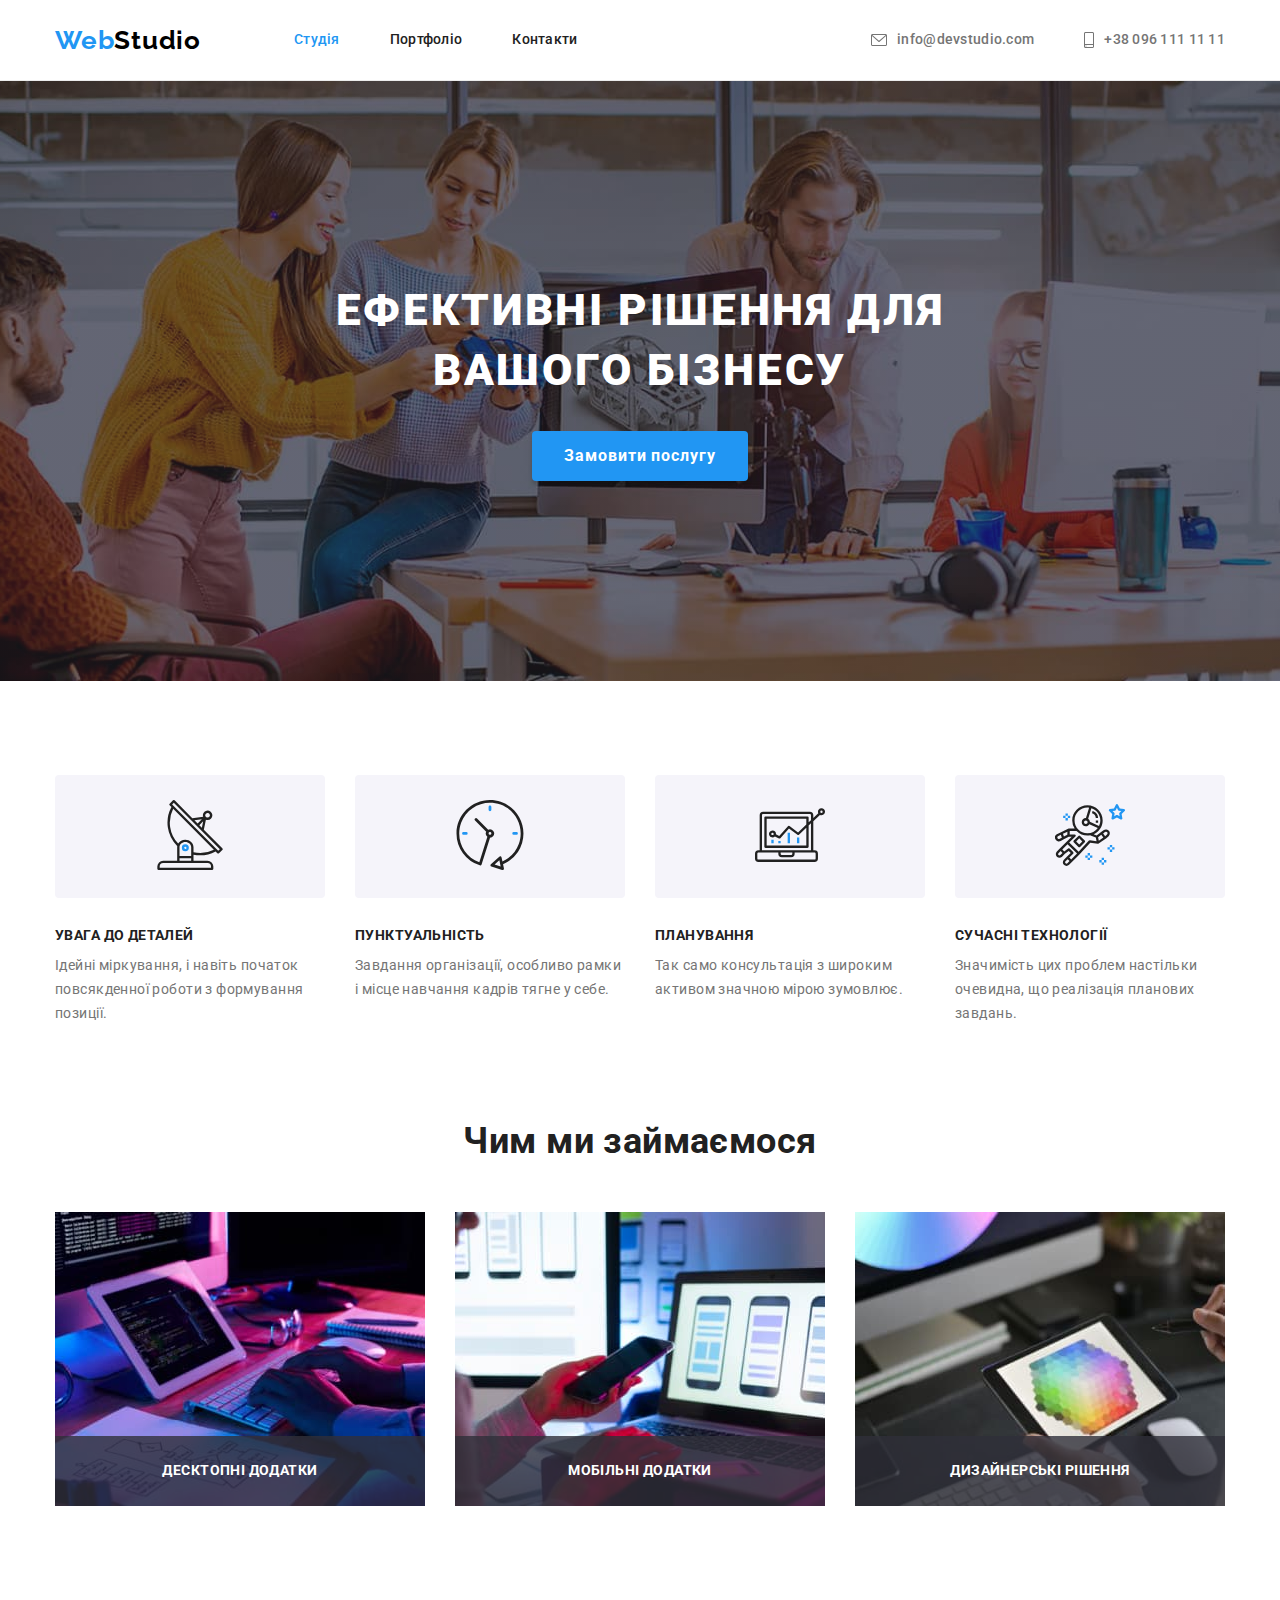
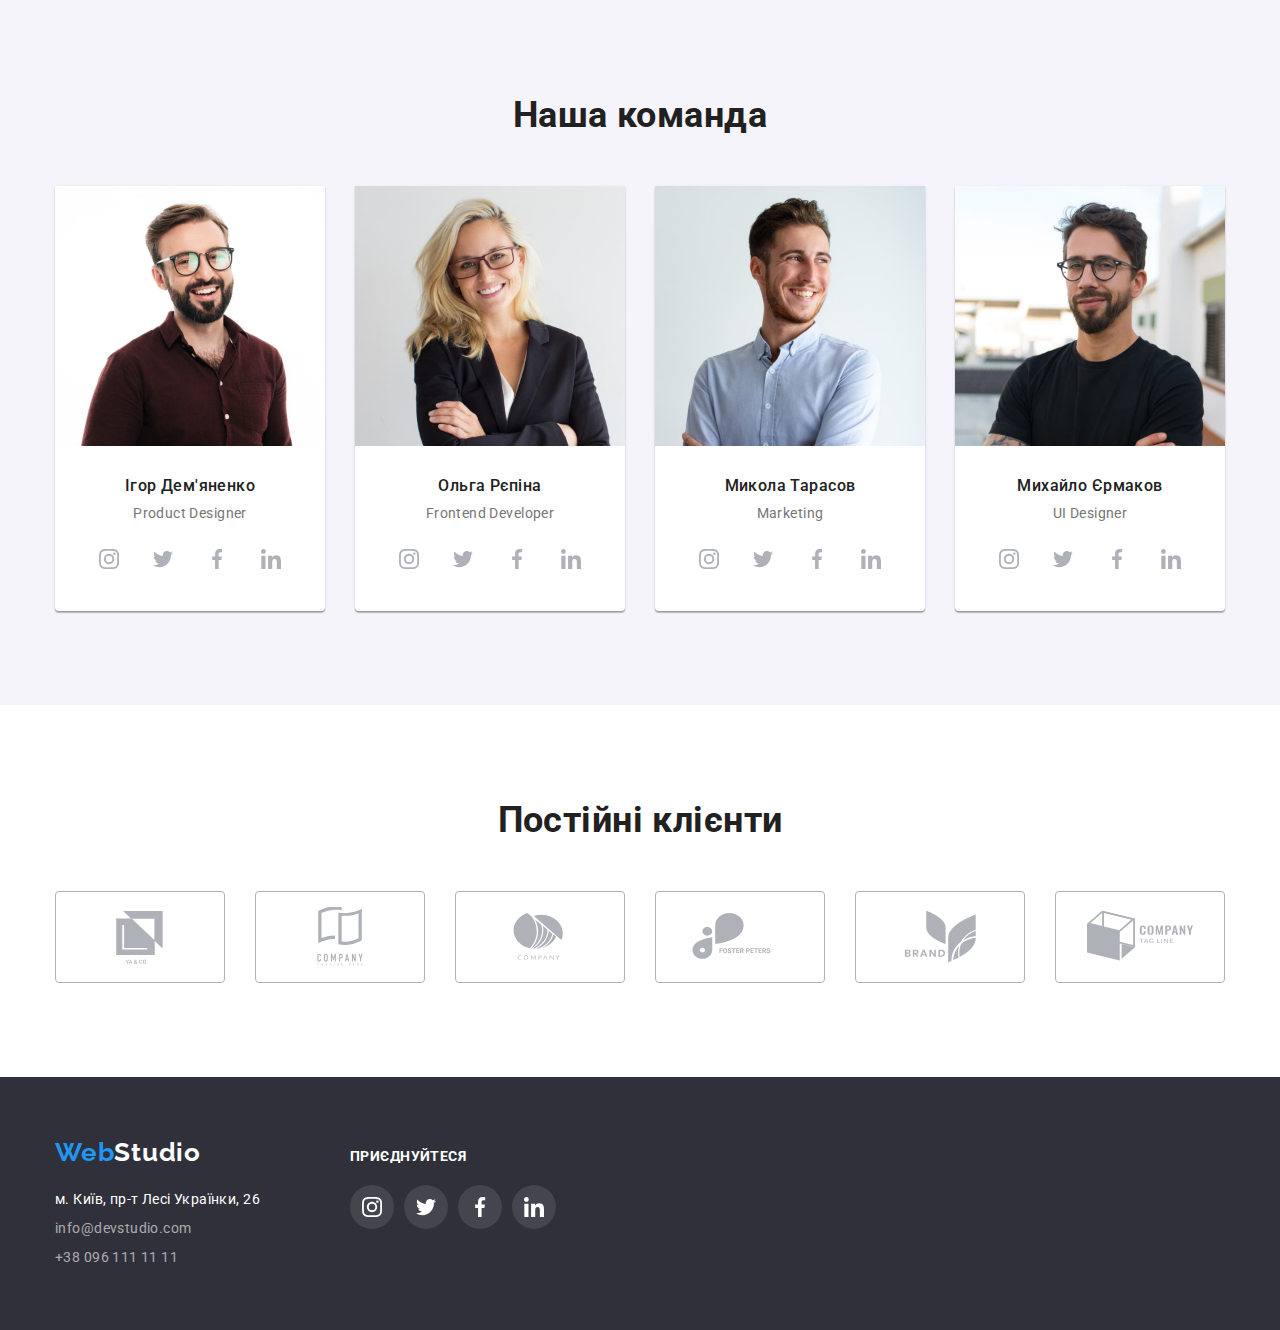
==== index.html @ 00407825 "Initial commit" ====
<!DOCTYPE html>
<html lang="uk">
  <head>
    <meta charset="UTF-8" />
    <meta http-equiv="X-UA-Compatible" content="IE=edge" />
    <meta name="viewport" content="width=device-width, initial-scale=1.0" />
    <link rel="preconnect" href="https://fonts.googleapis.com" />
    <link rel="preconnect" href="https://fonts.gstatic.com" crossorigin />
    <link
      href="https://fonts.googleapis.com/css2?family=Raleway:wght@700&family=Roboto:wght@400;500;700;900&display=swap"
      rel="stylesheet"
    />
    <link
      rel="stylesheet"
      href="https://cdnjs.cloudflare.com/ajax/libs/modern-normalize/1.1.0/modern-normalize.min.css"
    />
    <link rel="stylesheet" href="./css/style.css" />
    <title>WebStudio</title>
  </head>
  <body>
    <!-- Header  -->
    <header class="header line">
      <div class="container">
        <nav class="navigation">
          <a href="./index.html" class="logo link">Web<span class="logo-black">Studio</span></a>
          <ul class="menu list">
            <li class="nav-item"><a class="link current" href="./index.html">Студія</a></li>
            <li class="nav-item"><a class="link" href="./portfolio.html">Портфоліо</a></li>
            <li class="nav-item"><a class="link" href="#contacts">Контакти</a></li>
          </ul>
        </nav>
        <ul class="contacts list">
          <li>
            <a class="link" href="mailto:info@devstudio.com">
              <svg class="icon" width="16" height="12">
                <use href="./images/sprite.svg#icon-envelope"></use>
              </svg>
              info@devstudio.com
            </a>
          </li>
          <li>
            <a class="link" href="tel:+380961111111">
              <svg class="icon" width="10" height="16">
                <use href="./images/sprite.svg#icon-smartphone"></use>
              </svg>
              +38 096 111 11 11</a
            >
          </li>
        </ul>
      </div>
    </header>
    <!-- Main  -->
    <main>
      <section class="hero">
        <div class="hero-container">
          <h1 class="main-title">Ефективні рішення для вашого бізнесу</h1>
          <button class="btn-hero" type="button" data-modal-open>Замовити послугу</button>
        </div>
        <div class="backdrop is-hidden" data-modal>
          <div class="modal">
            <button class="modal-close-btn" type="button" data-modal-close>
              <svg class="icon-close" width="18" height="18">
                <use href="./images/sprite.svg#close"></use>
              </svg>
            </button>
          </div>
        </div>
      </section>
      <!-- Features  -->
      <section class="our-features section">
        <div class="container">
          <h2 class="title visually-hidden">Наші переваги</h2>
          <ul class="list">
            <li class="feature-list">
              <div class="our-features-icon">
                <svg class="icon-features">
                  <use href="./images/sprite.svg#icon-antenna"></use>
                </svg>
              </div>
              <h3 class="feature-title">Увага до деталей</h3>
              <p class="features-descr">
                Ідейні міркування, і навіть початок повсякденної роботи з формування позиції.
              </p>
            </li>
            <li class="feature-list">
              <div class="our-features-icon">
                <svg class="icon-features">
                  <use href="./images/sprite.svg#icon-clock"></use>
                </svg>
              </div>
              <h3 class="feature-title">Пунктуальність</h3>
              <p class="features-descr">
                Завдання організації, особливо рамки і місце навчання кадрів тягне у себе.
              </p>
            </li>
            <li class="feature-list">
              <div class="our-features-icon">
                <svg class="icon-features">
                  <use href="./images/sprite.svg#icon-diagram"></use>
                </svg>
              </div>
              <h3 class="feature-title">Планування</h3>
              <p class="features-descr">
                Так само консультація з широким активом значною мірою зумовлює.
              </p>
            </li>
            <li class="feature-list">
              <div class="our-features-icon">
                <svg class="icon-features">
                  <use href="./images/sprite.svg#icon-astronaut"></use>
                </svg>
              </div>
              <h3 class="feature-title">Сучасні технології</h3>
              <p class="features-descr">
                Значимість цих проблем настільки очевидна, що реалізація планових завдань.
              </p>
            </li>
          </ul>
        </div>
      </section>
      <!-- Our works  -->
      <section class="our-works section">
        <div class="container">
          <h2 class="works-title">Чим ми займаємося</h2>
          <ul class="works list">
            <li class="work-list">
              <img src="./images/work-1.jpg" alt="наша робота 1" width="370" />
              <h3 class="work-list-title">Десктопні додатки</h3>
            </li>
            <li class="work-list">
              <img src="./images/work-2.jpg" alt="наша робота 2" width="370" />
              <h3 class="work-list-title">Мобільні додатки</h3>
            </li>
            <li class="work-list">
              <img src="./images/work-3.jpg" alt="наша робота 3" width="370" />
              <h3 class="work-list-title">Дизайнерські рішення</h3>
            </li>
          </ul>
        </div>
      </section>
      <!-- Our Team -->
      <section class="team section">
        <div class="container">
          <h2 class="team-title">Наша команда</h2>
          <ul class="list">
            <li class="team-list">
              <img src="./images/photo-1.jpg" alt="Фото Ігор Дем'яненко" width="270" />
              <div class="group-team">
                <h3 class="team-name">Ігор Дем'яненко</h3>
                <p class="position">Product Designer</p>
                <ul class="social">
                  <li class="social-item">
                    <a class="social-link" href="#" aria-label="instagram">
                      <svg class="icon">
                        <use href="./images/sprite.svg#icon-instagram"></use>
                      </svg>
                    </a>
                  </li>
                  <li class="social-item">
                    <a class="social-link" href="#" aria-label="twitter">
                      <svg class="icon">
                        <use href="./images/sprite.svg#icon-twitter"></use>
                      </svg>
                    </a>
                  </li>
                  <li class="social-item">
                    <a class="social-link" href="#" aria-label="facebook">
                      <svg class="icon">
                        <use href="./images/sprite.svg#icon-facebook"></use>
                      </svg>
                    </a>
                  </li>
                  <li class="social-item">
                    <a class="social-link" href="#" aria-label="linkedin">
                      <svg class="icon">
                        <use href="./images/sprite.svg#icon-linkedin"></use>
                      </svg>
                    </a>
                  </li>
                </ul>
              </div>
            </li>
            <li class="team-list">
              <img src="./images/photo-2.jpg" alt="Фото Ольга Рєпіна" width="270" />
              <div class="group-team">
                <h3 class="team-name">Ольга Рєпіна</h3>
                <p class="position">Frontend Developer</p>
                <ul class="social">
                  <li class="social-item">
                    <a class="social-link" href="#" aria-label="instagram">
                      <svg class="icon">
                        <use href="./images/sprite.svg#icon-instagram"></use>
                      </svg>
                    </a>
                  </li>
                  <li class="social-item">
                    <a class="social-link" href="#" aria-label="twitter">
                      <svg class="icon">
                        <use href="./images/sprite.svg#icon-twitter"></use>
                      </svg>
                    </a>
                  </li>
                  <li class="social-item">
                    <a class="social-link" href="#" aria-label="facebook">
                      <svg class="icon">
                        <use href="./images/sprite.svg#icon-facebook"></use>
                      </svg>
                    </a>
                  </li>
                  <li class="social-item">
                    <a class="social-link" href="#" aria-label="linkedin">
                      <svg class="icon">
                        <use href="./images/sprite.svg#icon-linkedin"></use>
                      </svg>
                    </a>
                  </li>
                </ul>
              </div>
            </li>
            <li class="team-list">
              <img src="./images/photo-3.jpg" alt="Фото Микола Тарасов" width="270" />
              <div class="group-team">
                <h3 class="team-name">Микола Тарасов</h3>
                <p class="position">Marketing</p>
                <ul class="social">
                  <li class="social-item">
                    <a class="social-link" href="#" aria-label="instagram">
                      <svg class="icon">
                        <use href="./images/sprite.svg#icon-instagram"></use>
                      </svg>
                    </a>
                  </li>
                  <li class="social-item">
                    <a class="social-link" href="#" aria-label="twitter">
                      <svg class="icon">
                        <use href="./images/sprite.svg#icon-twitter"></use>
                      </svg>
                    </a>
                  </li>
                  <li class="social-item">
                    <a class="social-link" href="#" aria-label="facebook">
                      <svg class="icon">
                        <use href="./images/sprite.svg#icon-facebook"></use>
                      </svg>
                    </a>
                  </li>
                  <li class="social-item">
                    <a class="social-link" href="#" aria-label="linkedin">
                      <svg class="icon">
                        <use href="./images/sprite.svg#icon-linkedin"></use>
                      </svg>
                    </a>
                  </li>
                </ul>
              </div>
            </li>
            <li class="team-list">
              <img src="./images/photo-4.jpg" alt="Фото Михайло Єрмаков" width="270" />
              <div class="group-team">
                <h3 class="team-name">Михайло Єрмаков</h3>
                <p class="position">UI Designer</p>
                <ul class="social">
                  <li class="social-item">
                    <a class="social-link" href="#" aria-label="instagram">
                      <svg class="icon">
                        <use href="./images/sprite.svg#icon-instagram"></use>
                      </svg>
                    </a>
                  </li>
                  <li class="social-item">
                    <a class="social-link" href="#" aria-label="twitter">
                      <svg class="icon">
                        <use href="./images/sprite.svg#icon-twitter"></use>
                      </svg>
                    </a>
                  </li>
                  <li class="social-item">
                    <a class="social-link" href="#" aria-label="facebook">
                      <svg class="icon">
                        <use href="./images/sprite.svg#icon-facebook"></use>
                      </svg>
                    </a>
                  </li>
                  <li class="social-item">
                    <a class="social-link" href="#" aria-label="linkedin">
                      <svg class="icon">
                        <use href="./images/sprite.svg#icon-linkedin"></use>
                      </svg>
                    </a>
                  </li>
                </ul>
              </div>
            </li>
          </ul>
        </div>
      </section>
      <section class="clients section">
        <div class="container">
          <h2 class="client-title">Постійні клієнти</h2>
          <ul class="clients-list">
            <li class="clients-item">
              <a class="clients-link" href="#">
                <svg class="icon">
                  <use href="./images/sprite.svg#icon-yaco"></use>
                </svg>
              </a>
            </li>
            <li class="clients-item">
              <a class="clients-link" href="#">
                <svg class="icon">
                  <use href="./images/sprite.svg#icon-tagline"></use>
                </svg>
              </a>
            </li>
            <li class="clients-item">
              <a class="clients-link" href="#">
                <svg class="icon">
                  <use href="./images/sprite.svg#icon-company"></use>
                </svg>
              </a>
            </li>
            <li class="clients-item">
              <a class="clients-link" href="#">
                <svg class="icon">
                  <use href="./images/sprite.svg#icon-foster"></use>
                </svg>
              </a>
            </li>
            <li class="clients-item">
              <a class="clients-link" href="#">
                <svg class="icon">
                  <use href="./images/sprite.svg#icon-brand"></use>
                </svg>
              </a>
            </li>
            <li class="clients-item">
              <a class="clients-link" href="#">
                <svg class="icon">
                  <use href="./images/sprite.svg#icon-ctagline"></use>
                </svg>
              </a>
            </li>
          </ul>
        </div>
      </section>
    </main>
    <footer id="contacts" class="footer">
      <div class="container">
        <div class="adresse">
          <a href="index.html" class="logo link">Web<span class="logo-white">Studio</span></a>
          <address class="our-address">
            <ul class="address-list list">
              <li class="address-item">
                <a
                  class="link adress-street"
                  href="https://goo.gl/maps/CPtrU1FHBa2aNyZL9"
                  target="_blank"
                  rel="noopener noreferrer nofollow"
                  >м. Київ, пр-т Лесі Українки, 26</a
                >
              </li>
              <li class="address-item">
                <a class="link" href="mailto:info@devstudio.com">info@devstudio.com</a>
              </li>
              <li class="address-item">
                <a class="link" href="tel:+380961111111">+38 096 111 11 11</a>
              </li>
            </ul>
          </address>
        </div>
        <div class="social-subscribes">
          <p class="subscribe-title">Приєднуйтеся</p>
          <ul class="social">
            <li class="social-item">
              <a class="social-link" href="#" aria-label="instagram">
                <svg class="icon">
                  <use href="./images/sprite.svg#icon-instagram"></use>
                </svg>
              </a>
            </li>
            <li class="social-item">
              <a class="social-link" href="#" aria-label="twitter">
                <svg class="icon">
                  <use href="./images/sprite.svg#icon-twitter"></use>
                </svg>
              </a>
            </li>
            <li class="social-item">
              <a class="social-link" href="#" aria-label="facebook">
                <svg class="icon">
                  <use href="./images/sprite.svg#icon-facebook"></use>
                </svg>
              </a>
            </li>
            <li class="social-item">
              <a class="social-link" href="#" aria-label="linkedin">
                <svg class="icon">
                  <use href="./images/sprite.svg#icon-linkedin"></use>
                </svg>
              </a>
            </li>
          </ul>
        </div>
      </div>
    </footer>
    <script src="./js/modal.js"></script>
  </body>
</html>
---- css/style.css ----
:root {
  --primary-color: #2196f3;
  --main-text-color: #212121;
  --text-color: #757575;
  --bg-color-1: #2f303a;
  --bg-color-2: #f5f4fa;
  --secondary-color: #188ce8;
  --icon-color: #afb1b8;
}
*,
*::before,
*::after {
  box-sizing: border-box;
}
body {
  font-family: 'Roboto', sans-serif;
  font-size: 14px;
  letter-spacing: 0.03em;
  color: var(--main-text-color);

  margin: 0;
}
/* ----------Reset CSS---------- */
a {
  text-decoration: none;
  color: inherit;
}

p,
h1,
h2,
h3,
h4,
h5,
h6 {
  margin: 0;
}

button {
  cursor: pointer;
  display: inline-block;
}

ul,
ol {
  list-style: none;
  margin: 0;
  padding: 0;
}

img {
  display: block;
  max-width: 100%;
  height: auto;
}
/* ------Visually hidden dtyle------- */
.visually-hidden {
  position: absolute;
  white-space: nowrap;
  width: 1px;
  height: 1px;
  overflow: hidden;
  border: 0;
  padding: 0;
  clip: rect(0, 0, 0, 0);
  clip-path: inset(50%);
  margin: -1px;
}
/* -------Overall styles--------- */
.list {
  list-style: none;
}
.link {
  color: inherit;
  text-decoration: none;
}
.container {
  max-width: 1200px;
  padding-left: 15px;
  padding-right: 15px;
  margin: 0 auto;
}
.section {
  padding-top: 94px;
  padding-bottom: 94px;
}
/* -----------Logo style---------- */
.logo {
  font-family: 'Raleway', sans-serif;
  font-size: 26px;
  font-weight: 700;
  line-height: 1.19;
  letter-spacing: 0.03em;
  color: var(--primary-color);
}
.logo-black {
  color: #000;
}
.logo-white {
  color: #fff;
}
/* -------Header style------- */
.line {
  border-bottom: 1px solid #ececec;
}
.header .container,
.navigation,
.contacts,
.menu {
  display: flex;
  align-items: center;
}
.menu .nav-item + .nav-item,
.contacts li + li {
  margin-left: 50px;
}
.menu {
  margin-left: 93px;
}
.menu .link {
  display: inline-block;
  padding-top: 32px;
  padding-bottom: 32px;

  position: relative;
}
.menu .link::after {
  content: '';
  display: block;
  background-color: var(--primary-color);
  width: 100%;
  height: 4px;
  border-radius: 2px;

  position: absolute;
  left: 0;
  bottom: -1px;
  transform: scaleX(0);
  transition: transform 250ms cubic-bezier(0.4, 0, 0.2, 1);
}
.menu .link,
.contacts .link,
.address-list .link {
  transition: color 250ms cubic-bezier(0.4, 0, 0.2, 1);
}
.menu .link:hover,
.menu .link:focus,
.contacts .link:hover,
.contacts .link:focus,
.address-list .link:hover,
.address-list .link:focus {
  color: var(--primary-color);
}
.menu .link:hover::after,
.menu .link:focus::after {
  transform: scaleX(1);
}
.contacts {
  margin-left: auto;
}
/* ------Navigation style--------- */
.navigation,
.contacts {
  font-weight: 500;
  line-height: 1.14;
  letter-spacing: 0.02em;
}
.link.current {
  color: var(--primary-color);
}
.contacts .link {
  color: var(--text-color);
  display: flex;
  align-items: center;
  gap: 10px;
}
.icon {
  fill: currentColor;
}
/* ---------Hero style----------- */
.hero {
  background-color: var(--bg-color-1);
  text-align: center;
}
.hero-container {
  max-width: 1600px;
  padding: 200px 0;
  margin: 0 auto;
  background-image: linear-gradient(rgba(47, 48, 58, 0.4), rgba(47, 48, 58, 0.4)),
    url(../images/hero.jpg);
  background-position: center;
  background-repeat: no-repeat;
  background-size: cover;
}
.main-title {
  font-weight: 900;
  font-size: 44px;
  line-height: 1.36;
  letter-spacing: 0.06em;
  text-transform: uppercase;
  color: #fff;

  margin-bottom: 30px;
  margin-left: auto;
  margin-right: auto;
  max-width: 696px;
}
.btn-hero {
  font-family: inherit;
  font-weight: 700;
  font-size: 16px;
  line-height: 1.88;
  letter-spacing: 0.06em;
  color: #fff;
  background-color: var(--primary-color);
  box-shadow: 0px 4px 4px rgba(0, 0, 0, 0.15);
  border-radius: 4px;
  border: none;

  min-width: 216px;
  padding: 10px 10px;

  transition: background-color 250ms cubic-bezier(0.4, 0, 0.2, 1);
}
.btn-hero:hover,
.btn-hero:focus {
  background: var(--secondary-color);
}
/* ---------Our features style----------- */
.feature-title {
  font-size: 14px;
  font-weight: 700;
  line-height: 1.14;
  text-transform: uppercase;

  margin-bottom: 10px;
}
.features-descr {
  line-height: 1.71;
  color: var(--text-color);
}
.our-features.section {
  padding-bottom: 0;
}
.our-features .list {
  display: flex;
  gap: 30px;
}
.feature-list {
  flex-basis: calc((100% - 90px) / 4);
}
.our-features-icon {
  background-color: #f5f4fa;
  padding: 25px 0;
  margin-bottom: 30px;
  border-radius: 4px;
  text-align: center;
}
.icon-features {
  width: 70px;
  height: 70px;
}
/* ---------our works&our team style--------- */
.team {
  background-color: var(--bg-color-2);
}
.works-title,
.team-title,
.client-title {
  text-align: center;
  margin-bottom: 50px;
  font-size: 36px;
  line-height: 1.17;
}
.work-list-title {
  color: #fff;
  font-size: 14px;
  line-height: 1.14;
  text-align: center;
  letter-spacing: 0.03em;
  text-transform: uppercase;
  padding: 27px 0;
  background: rgba(47, 48, 58, 0.8);
  position: absolute;
  bottom: 0;
  left: 0;
  width: 100%;
}
.works,
.team .list {
  display: flex;
  gap: 30px;
}
.work-list {
  flex-basis: calc((100% - 60px) / 3);
  position: relative;
}
.team-name {
  font-size: 16px;
  line-height: 1.19;

  margin-bottom: 10px;
}
.team-list {
  flex-basis: calc((100% - 90px) / 4);
  background-color: #fff;
  box-shadow: 0px 1px 3px rgba(0, 0, 0, 0.12), 0px 1px 1px rgba(0, 0, 0, 0.14),
    0px 2px 1px rgba(0, 0, 0, 0.2);
  border-radius: 0px 0px 4px 4px;
}
.team-name {
  font-weight: 500;
}
.position {
  color: var(--text-color);
  margin-bottom: 16px;
}
.group-team {
  padding: 30px 32px;
  text-align: center;
}
/* --------social link style------ */
.social {
  display: flex;
  gap: 10px;
}
.social-item {
  width: 44px;
  height: 44px;
}
.social-link {
  display: flex;
  align-items: center;
  width: 100%;
  height: 100%;
  border-radius: 50%;
  color: var(--icon-color);
  transition: background-color 250ms cubic-bezier(0.4, 0, 0.2, 1),
    color 250ms cubic-bezier(0.4, 0, 0.2, 1);
}
.social .icon {
  width: 20px;
  height: 20px;
  margin: 0 auto;
}
.footer .social-link {
  background-color: rgba(255, 255, 255, 0.1);
  color: #fff;
  transition: background-color 250ms cubic-bezier(0.4, 0, 0.2, 1);
}
.social-link:hover,
.social-link:focus {
  color: #fff;
  background-color: var(--primary-color);
}
.footer .social-link:hover,
.footer .social-link:focus {
  background-color: var(--primary-color);
}
/* ----------Client style--------- */
.clients .icon {
  width: 106px;
  height: 60px;
  margin: 0 auto;
}
.clients-list {
  display: flex;
  gap: 30px;
  color: var(--icon-color);
}
.clients-item {
  width: calc((100% - 150px) / 6);
}
.clients-link {
  display: flex;
  border: 1px solid var(--icon-color);
  border-radius: 4px;
  align-content: center;
  padding: 15px 0;
  transition: color 250ms cubic-bezier(0.4, 0, 0.2, 1),
    border-color 250ms cubic-bezier(0.4, 0, 0.2, 1);
}
.clients-link:hover,
.clients-link:focus {
  border-color: var(--primary-color);
  color: var(--primary-color);
}
/* -----------our projects style---------- */
.projects-filter {
  display: flex;
  justify-content: center;
  gap: 8px;
  margin-bottom: 50px;
}
.projects {
  display: flex;
  flex-wrap: wrap;
  gap: 30px;
}
.btn-filter {
  font-family: inherit;
  font-weight: 500;
  font-size: 16px;
  line-height: 1.63;
  letter-spacing: 0.03em;
  color: var(--main-text-color);
  background: var(--bg-color-2);
  border-radius: 4px;
  border: none;

  padding: 6px 25px;

  transition: color 250ms cubic-bezier(0.4, 0, 0.2, 1),
    background-color 250ms cubic-bezier(0.4, 0, 0.2, 1),
    box-shadow 250ms cubic-bezier(0.4, 0, 0.2, 1);
}
.btn-filter.current,
.btn-filter:hover,
.btn-filter:focus {
  color: #fff;
  background-color: var(--primary-color);
  box-shadow: 0px 3px 1px rgba(0, 0, 0, 0.1), 0px 1px 2px rgba(0, 0, 0, 0.08),
    0px 2px 2px rgba(0, 0, 0, 0.12);
}
.group-name {
  padding: 20px 24px;
  border: 1px solid #eee;
  border-top: none;
}
.project-title {
  font-weight: 700;
  font-size: 18px;
  line-height: 2;
  letter-spacing: 0.06em;
  margin-bottom: 4px;
}
.project-name {
  font-size: 16px;
  line-height: 30px;
  letter-spacing: 0.03em;
  color: var(--text-color);
}
.project-list-thumb {
  position: relative;
  overflow: hidden;
}
.project-list-description {
  display: flex;
  align-items: center;
  font-size: 18px;
  line-height: 1.56;
  letter-spacing: 0.03em;
  color: #ffffff;
  padding: 0 24px;
  background-color: rgba(33, 150, 243, 0.9);
  width: 100%;
  height: 100%;
  position: absolute;
  left: 0;
  top: 0;
  transform: translateY(101%);
  transition: transform 250ms cubic-bezier(0.4, 0, 0.2, 1);
}
.projects-list {
  flex-basis: calc((100% - 60px) / 3);
}
.our-projects .link {
  display: block;
  transition: box-shadow 250ms cubic-bezier(0.4, 0, 0.2, 1);
}
.our-projects .link:hover,
.our-projects .link:focus {
  box-shadow: 0px 1px 1px rgba(0, 0, 0, 0.12), 0px 4px 4px rgba(0, 0, 0, 0.06),
    1px 4px 6px rgba(0, 0, 0, 0.16);
}
.our-projects .link:hover .project-list-description,
.our-projects .link:focus .project-list-description {
  transform: translateY(0);
}
/* ---------Footer style--------- */
.footer {
  background-color: var(--bg-color-1);
  color: #fff;
}
.our-address {
  font-style: inherit;
  line-height: 1.71;
}
.our-address .link {
  color: rgba(255, 255, 255, 0.6);
}
.link.adress-street {
  color: #fff;
}
.footer {
  padding-top: 60px;
  padding-bottom: 60px;
}
.footer .logo {
  display: inline-block;
  margin-bottom: 20px;
}
.address-item + .address-item {
  margin-top: 5px;
}
.footer .container {
  display: flex;
  align-items: baseline;
}
.social-subscribes {
  margin-left: 90px;
}
.subscribe-title {
  font-size: 14px;
  font-weight: 700;
  line-height: 1.14;
  text-transform: uppercase;
  margin-bottom: 20px;
}
/* --------Modal style----- */
.backdrop {
  align-items: center;
  display: flex;
  justify-content: center;
  position: fixed;
  top: 0;
  right: 0;
  bottom: 0;
  left: 0;
  background-color: rgba(0, 0, 0, 0.2);
  z-index: 99;
  opacity: 1;
  transition: opacity 250ms cubic-bezier(0.4, 0, 0.2, 1),
    visibility 250ms cubic-bezier(0.4, 0, 0.2, 1);
}
.is-hidden {
  opacity: 0;
  pointer-events: none;
  visibility: hidden;
}
.is-hidden .modal {
  transform: scale(0);
}
.modal {
  width: 530px;
  height: 580px;
  background-color: #fff;
  position: relative;
  box-shadow: 0px 1px 3px rgba(0, 0, 0, 0.12), 0px 1px 1px rgba(0, 0, 0, 0.14),
    0px 2px 1px rgba(0, 0, 0, 0.2);
  border-radius: 4px;

  transform: scale(1);
  transition: transform 500ms cubic-bezier(0.4, 0, 0.2, 1);
}
.modal-close-btn {
  display: flex;
  justify-content: center;
  align-items: center;
  background-color: #fff;
  width: 30px;
  height: 30px;
  border-radius: 50%;
  border: 1px solid rgba(0, 0, 0, 0.1);
  position: absolute;
  top: 8px;
  right: 8px;
}
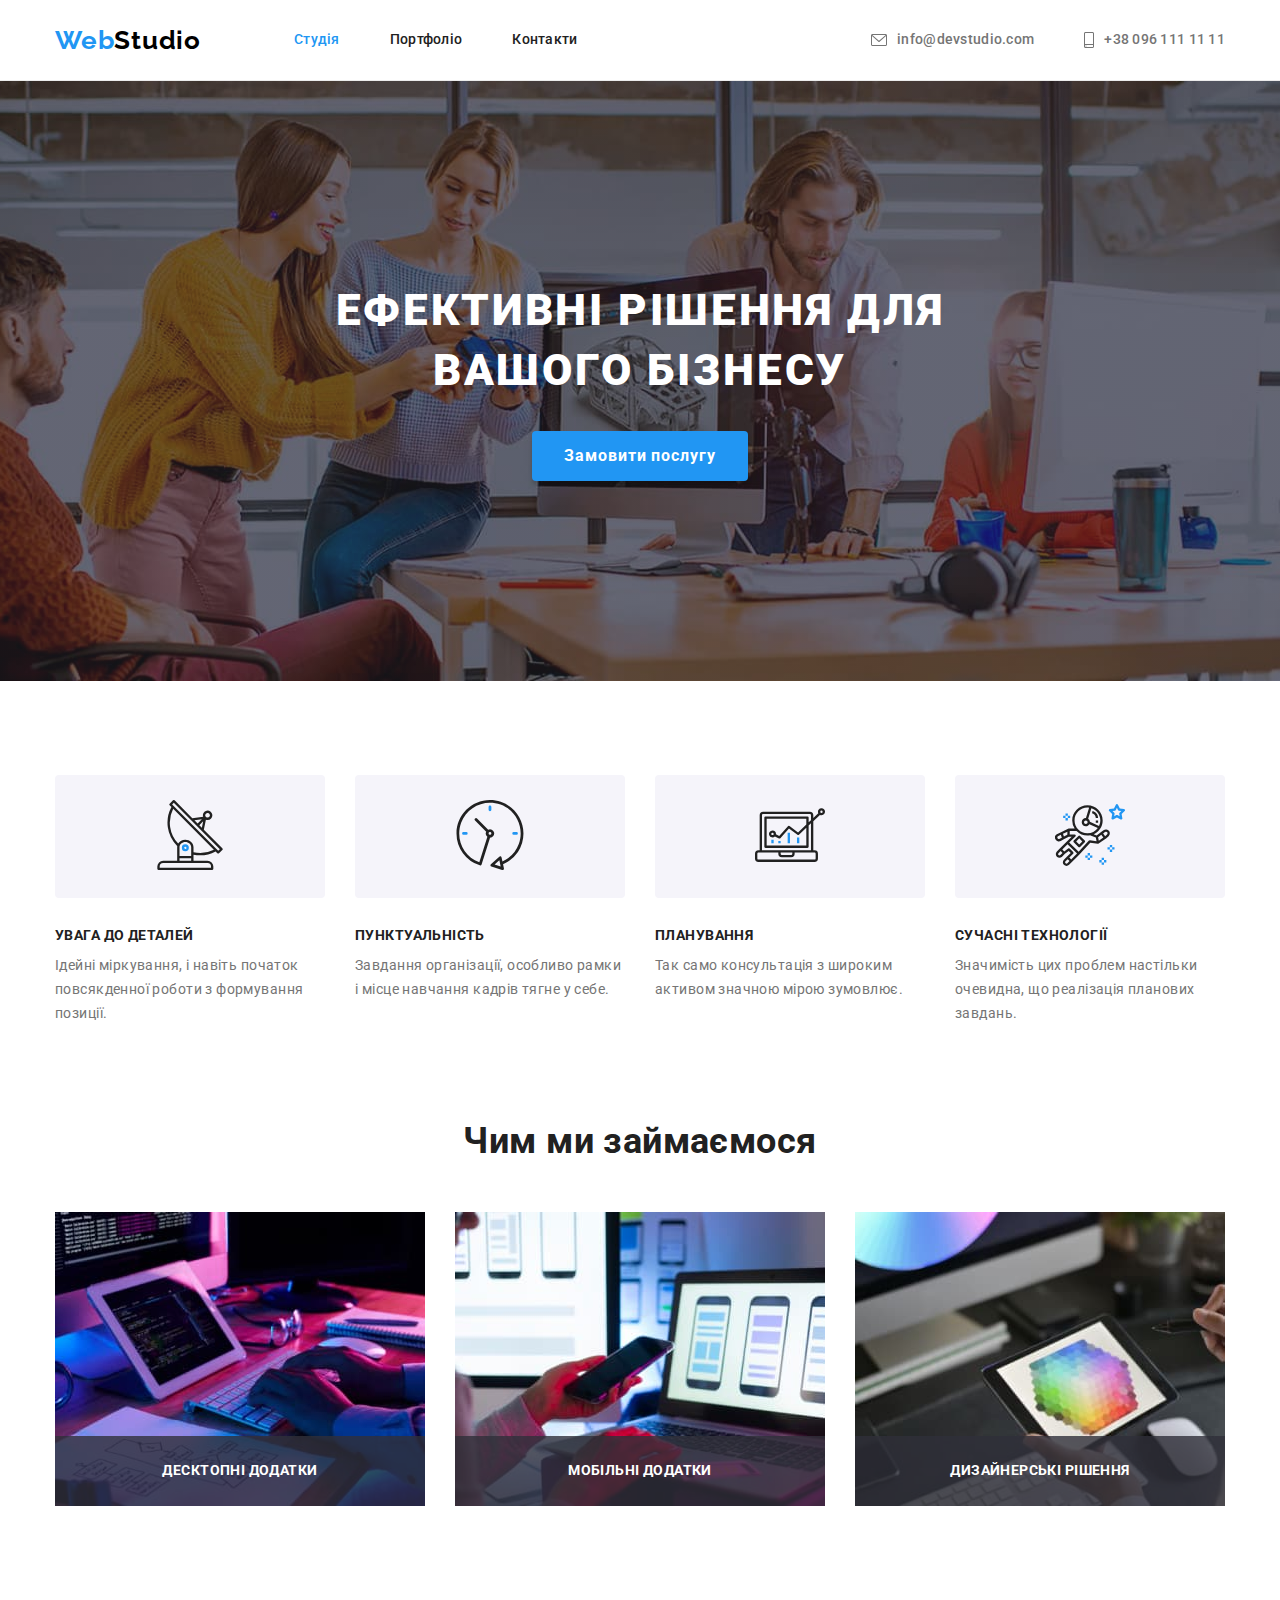
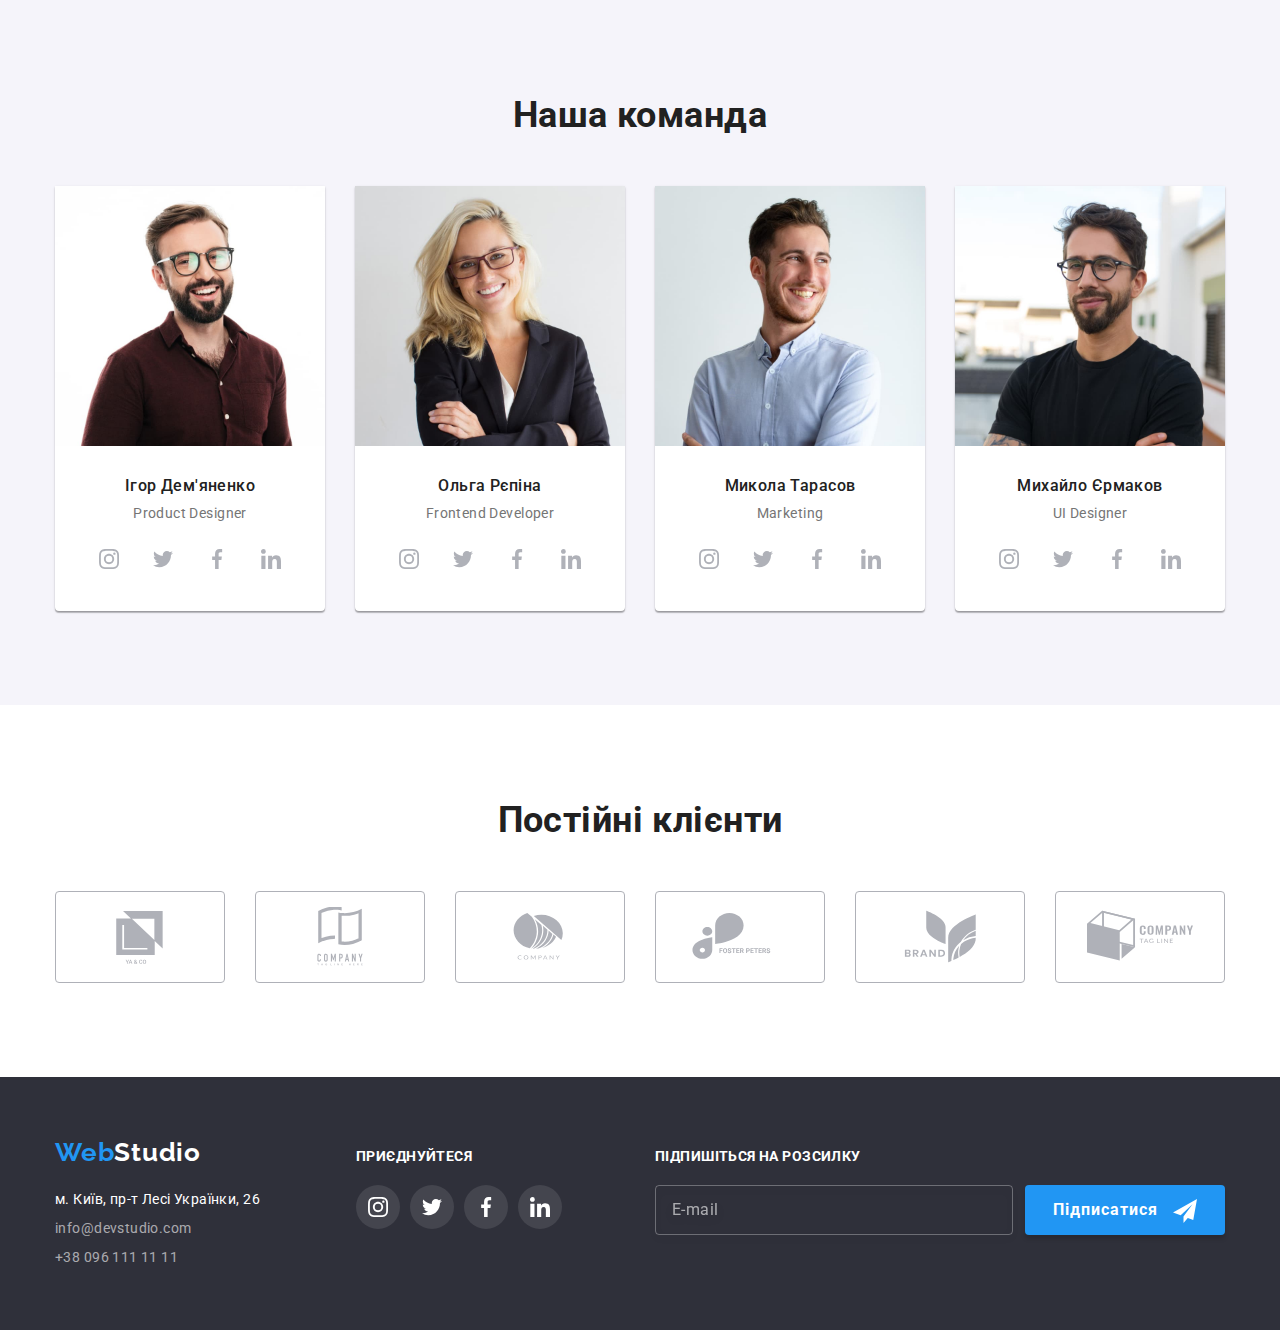
==== commit 1a1dd2da: "markup and style forms" ====
--- a/index.html
+++ b/index.html
@@ -58,8 +58,47 @@
         </div>
         <div class="backdrop is-hidden" data-modal>
           <div class="modal">
+            <p class="modal-title">Залиште свої дані, ми вам передзвонимо</p>
+            <form class="modal-form js-speaker-form">
+              <label class="modal-form-field">
+                <span class="modal-form-field-title">Ім'я</span>
+                <input class="modal-form-input" type="text" name="name" />
+                <svg class="modal-form-input-icon icon">
+                  <use href="./images/sprite.svg#icon-person"></use>
+                </svg>
+              </label>
+              <label class="modal-form-field">
+                <span class="modal-form-field-title">Телефон</span>
+                <input class="modal-form-input" type="tel" name="phone number" />
+                <svg class="modal-form-input-icon icon">
+                  <use href="./images/sprite.svg#icon-phone"></use>
+                </svg>
+              </label>
+              <label class="modal-form-field">
+                <span class="modal-form-field-title">Пошта</span>
+                <input class="modal-form-input" type="email" name="email" />
+                <svg class="modal-form-input-icon icon">
+                  <use href="./images/sprite.svg#icon-email"></use>
+                </svg>
+              </label>
+              <label class="modal-form-field">
+                <span class="modal-form-field-title">Коментар</span>
+                <textarea
+                  class="modal-form-textarea"
+                  name="text"
+                  placeholder="Введіть текст"
+                ></textarea>
+              </label>
+              <label class="modal-form-field check-label-center">
+                <input class="modal-input-checkbox visually-hidden" type="checkbox" name="policy" />
+                Погоджуюся з розсилкою та приймаю
+                <a class="modal-form-link" href="#">Умови договору</a>
+                <span class="check-box"></span>
+              </label>
+              <button class="modal-form-btn" type="submit">Відправити</button>
+            </form>
             <button class="modal-close-btn" type="button" data-modal-close>
-              <svg class="icon-close" width="18" height="18">
+              <svg class="icon-close icon" width="18" height="18">
                 <use href="./images/sprite.svg#close"></use>
               </svg>
             </button>
@@ -401,8 +440,36 @@
             </li>
           </ul>
         </div>
+        <div class="footer-form-wraper">
+          <form class="footer-form js-speaker-form" name="subscribe-form" autocomplete="off">
+            <label class="form-title" for="e-mail">Підпишіться на розсилку</label>
+            <input
+              class="subscribe-form-input"
+              type="email"
+              name="email"
+              id="e-mail"
+              placeholder="E-mail"
+            />
+            <button class="footer-form-btn" type="submit">
+              Підписатися
+              <svg class="icon" width="24" height="24">
+                <use href="./images/sprite.svg#icon-send"></use>
+              </svg>
+            </button>
+          </form>
+        </div>
       </div>
     </footer>
     <script src="./js/modal.js"></script>
+    <script>
+      (() => {
+        document.querySelector('.js-speaker-form').addEventListener('submit', e => {
+          e.preventDefault();
+
+          new FormData(e.currentTarget).forEach((value, name) => console.log(`${name}: ${value}`));
+          e.currentTarget.reset();
+        });
+      })();
+    </script>
   </body>
 </html>
--- a/css/style.css
+++ b/css/style.css
@@ -205,25 +205,41 @@
   margin-right: auto;
   max-width: 696px;
 }
-.btn-hero {
+.btn-hero,
+.footer-form-btn,
+.modal-form-btn {
   font-family: inherit;
   font-weight: 700;
   font-size: 16px;
   line-height: 1.88;
+  text-align: center;
   letter-spacing: 0.06em;
+  padding: 10px;
   color: #fff;
   background-color: var(--primary-color);
   box-shadow: 0px 4px 4px rgba(0, 0, 0, 0.15);
   border-radius: 4px;
   border: none;
-
+  transition: background-color 250ms cubic-bezier(0.4, 0, 0.2, 1);
+}
+.btn-hero {
   min-width: 216px;
-  padding: 10px 10px;
-
-  transition: background-color 250ms cubic-bezier(0.4, 0, 0.2, 1);
+}
+.footer-form-btn {
+  min-width: 200px;
+  margin-left: auto;
+}
+.modal-form-btn {
+  width: 200px;
+  margin: 0 auto;
+  margin-top: 30px;
 }
 .btn-hero:hover,
-.btn-hero:focus {
+.btn-hero:focus,
+.footer-form-btn:hover,
+.footer-form-btn:focus,
+.modal-form-btn:hover,
+.modal-form-btn:focus {
   background: var(--secondary-color);
 }
 /* ---------Our features style----------- */
@@ -482,6 +498,9 @@
   background-color: var(--bg-color-1);
   color: #fff;
 }
+.adresse {
+  width: 231px;
+}
 .our-address {
   font-style: inherit;
   line-height: 1.71;
@@ -508,14 +527,58 @@
   align-items: baseline;
 }
 .social-subscribes {
-  margin-left: 90px;
-}
-.subscribe-title {
+  margin-left: 70px;
+}
+.subscribe-title,
+.form-title {
   font-size: 14px;
   font-weight: 700;
   line-height: 1.14;
   text-transform: uppercase;
   margin-bottom: 20px;
+}
+.footer-form-wraper {
+  margin-left: 93px;
+}
+.footer-form {
+  display: flex;
+  flex-wrap: wrap;
+  width: 570px;
+}
+.form-title {
+  width: 100%;
+}
+.subscribe-form-input {
+  font-family: inherit;
+  font-size: 16px;
+  line-height: 1.25;
+  letter-spacing: 0.03em;
+  color: rgba(255, 255, 255, 0.6);
+  padding: 14px 16px;
+  width: 358px;
+  background-color: transparent;
+  border: 1px solid rgba(255, 255, 255, 0.3);
+  filter: drop-shadow(0px 4px 4px rgba(0, 0, 0, 0.15));
+  border-radius: 4px;
+  outline: transparent;
+  transition: border 250ms cubic-bezier(0.4, 0, 0.2, 1);
+}
+.subscribe-form-input::placeholder {
+  font-size: 16px;
+  line-height: 1.25;
+  letter-spacing: 0.03em;
+  color: rgba(255, 255, 255, 0.6);
+}
+.subscribe-form-input:placeholder-shown {
+  border-color: rgba(255, 255, 255, 0.3);
+}
+.subscribe-form-input:focus,
+.subscribe-form-input:not(:placeholder-shown) {
+  border-color: var(--primary-color);
+}
+.footer-form-btn .icon {
+  margin-left: 10px;
+  vertical-align: middle;
 }
 /* --------Modal style----- */
 .backdrop {
@@ -545,6 +608,7 @@
   width: 530px;
   height: 580px;
   background-color: #fff;
+  padding: 40px;
   position: relative;
   box-shadow: 0px 1px 3px rgba(0, 0, 0, 0.12), 0px 1px 1px rgba(0, 0, 0, 0.14),
     0px 2px 1px rgba(0, 0, 0, 0.2);
@@ -565,4 +629,114 @@
   position: absolute;
   top: 8px;
   right: 8px;
-}
+  transition: color 250ms cubic-bezier(0.4, 0, 0.2, 1);
+}
+.modal-close-btn:hover,
+.modal-close-btn:focus {
+  color: var(--primary-color);
+}
+.modal-title {
+  font-weight: 700;
+  font-size: 20px;
+  line-height: 1.15;
+  text-align: center;
+  letter-spacing: 0.03em;
+  margin-bottom: 30px;
+}
+.modal-form {
+  color: var(--main-text-color);
+}
+.modal-form,
+.modal-form-field {
+  display: flex;
+  flex-direction: column;
+}
+.modal-form-field + .modal-form-field {
+  margin-top: 28px;
+}
+.modal-form-field {
+  position: relative;
+  line-height: 1.71;
+}
+.check-label-center {
+  display: block;
+  text-align: center;
+  color: var(--text-color);
+}
+.modal-form-field-title,
+.modal-form-textarea::placeholder {
+  font-size: 12px;
+  line-height: 1.17;
+  letter-spacing: 0.01em;
+  color: var(--text-color);
+}
+.modal-form-textarea::placeholder {
+  color: rgba(117, 117, 117, 0.5);
+}
+.modal-form-input,
+.modal-form-textarea {
+  color: var(--text-color);
+  padding: 11px 38px;
+  border: 1px solid rgba(33, 33, 33, 0.2);
+  border-radius: 4px;
+  outline: transparent;
+  transition: border-color 250ms cubic-bezier(0.4, 0, 0.2, 1);
+}
+.modal-form-input:focus,
+.modal-form-textarea:focus {
+  border-color: var(--primary-color);
+}
+.modal-form-input-icon {
+  transition: fill 250ms cubic-bezier(0.4, 0, 0.2, 1);
+}
+.modal-form-input:focus ~ .modal-form-input-icon {
+  fill: var(--primary-color);
+}
+.modal-form-textarea {
+  height: 120px;
+  padding-left: 13px;
+  resize: none;
+}
+.modal-form-input-icon {
+  width: 18px;
+  height: 18px;
+}
+.modal-form-input-icon,
+.modal-form-field-title {
+  position: absolute;
+}
+.modal-form-input-icon {
+  top: 50%;
+  left: 12px;
+  transform: translatey(-50%);
+}
+.modal-form-field-title {
+  top: -18px;
+  left: 0;
+}
+.modal-form-link {
+  color: var(--primary-color);
+  text-decoration: underline;
+}
+.check-box {
+  width: 16px;
+  height: 15px;
+  position: absolute;
+  border: 2px solid var(--main-text-color);
+  border-radius: 3px;
+  left: 11px;
+  top: 50%;
+  transform: translateY(-50%);
+  transition: border-color 250ms cubic-bezier(0.4, 0, 0.2, 1);
+}
+.modal-input-checkbox:checked ~ .check-box {
+  background-color: var(--primary-color);
+  background-image: url(../images/cheked.svg);
+  background-repeat: no-repeat;
+  background-position: center;
+  background-size: contain;
+  border-color: transparent;
+}
+.modal-input-checkbox:focus ~ .check-box {
+  border-color: var(--primary-color);
+}
